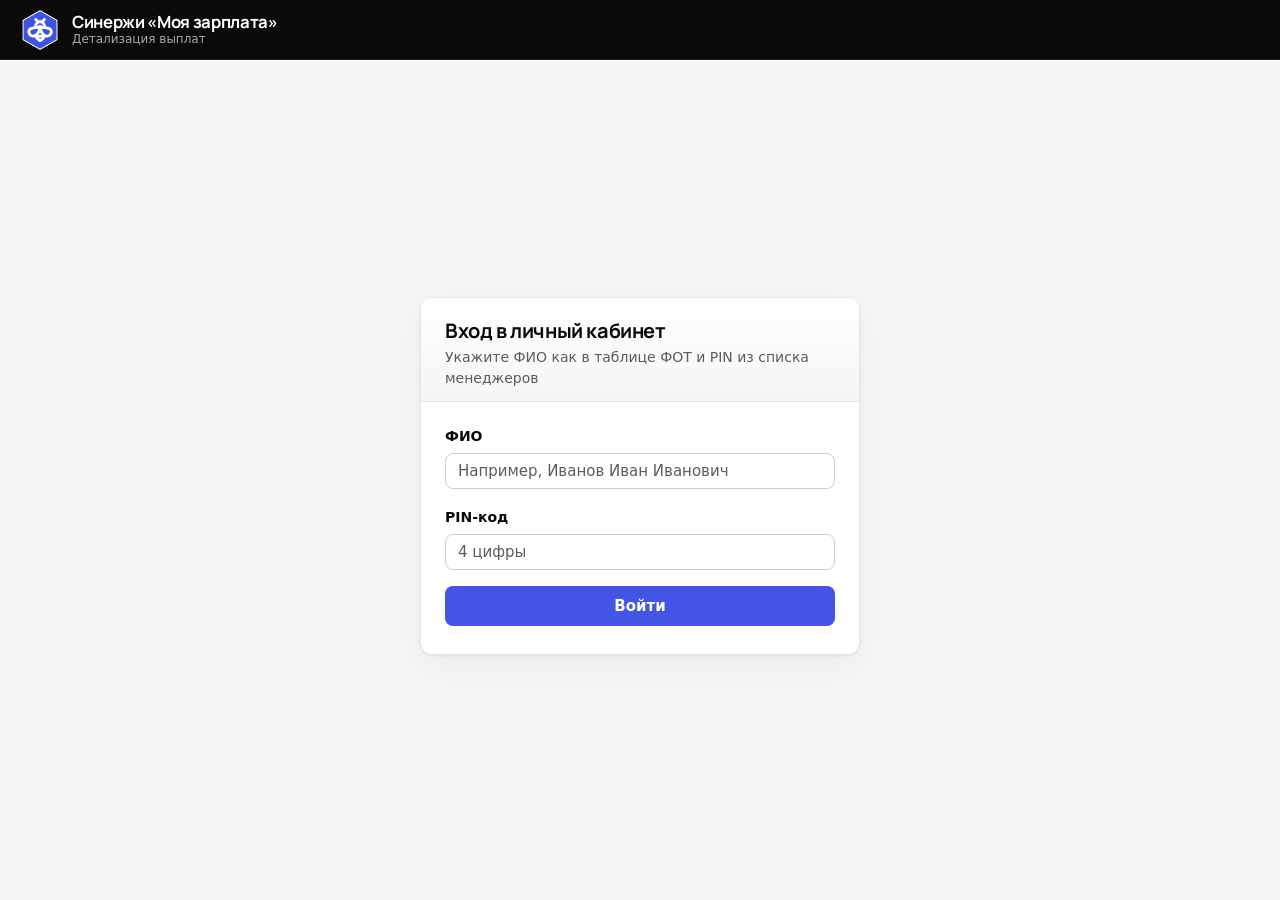
==== dashboard.html @ 0d46e767 "release: стабильная версия личного кабинета (ФОТ + премии) - GAS: getBonusProjects, кэш, парсинг лис" ====
<!doctype html>
<html lang="ru">
  <head>
    <meta charset="UTF-8" />
    <meta name="viewport" content="width=device-width,initial-scale=1" />
    <meta name="theme-color" content="#0a0a0a" />
    <link rel="icon" href="./Копия-Креатив-без-названия-_2_.ico" type="image/x-icon" />
    <title>Дашборд — Детализация выплат</title>
    <link href="https://cdn.jsdelivr.net/npm/bootstrap@5.3.3/dist/css/bootstrap.min.css" rel="stylesheet">
    <link href="./style.css?v=8" rel="stylesheet">
  </head>
  <body>
    <header class="app-topbar">
      <div class="app-topbar-inner">
        <a href="./dashboard.html" class="brand" aria-label="Синержи «Моя зарплата»">
          <img class="brand-logo" src="./logo.png" width="40" height="40" alt="" />
          <span class="brand-text">
            <span class="brand-name">Синержи «Моя зарплата»</span>
            <span class="brand-tag">Детализация выплат</span>
          </span>
        </a>
        <div class="topbar-actions">
          <button id="logoutBtn" class="btn-topbar-logout" type="button">Выйти</button>
        </div>
      </div>
    </header>

    <div class="page page-dashboard">
      <div class="card-app">
        <div class="app-header">
          <h1 class="h4 m-0" id="greeting">Здравствуйте</h1>
          <div class="text-muted mt-1 small" id="userProjects"></div>
        </div>

        <div class="app-body">
          <div id="dataSpinner" class="text-center my-4" style="display:none;">
            <div class="spinner-border text-primary" role="status">
              <span class="visually-hidden">Загрузка...</span>
            </div>
          </div>

          <div class="filters mb-3 align-items-end">
            <div>
              <label class="form-label mb-1" for="dateFrom">С</label>
              <input id="dateFrom" class="form-control form-control-sm" type="date" autocomplete="off" />
            </div>
            <div>
              <label class="form-label mb-1" for="dateTo">По</label>
              <input id="dateTo" class="form-control form-control-sm" type="date" autocomplete="off" />
            </div>
            <div>
              <button id="resetDatesBtn" type="button" class="btn btn-outline-secondary btn-sm">Показать за всё время</button>
            </div>
          </div>
          <div id="dateHint" class="text-muted small mb-2" style="display:none;"></div>

          <div class="section-card" id="fotSection">
            <div class="section-title">Зарплата (ФОТ)</div>
            <div class="table-wrap">
              <table class="table table-sm mb-0">
                <thead>
                  <tr>
                    <th>Период</th>
                    <th>Тип</th>
                    <th class="text-end">Сумма</th>
                    <th>Статус</th>
                  </tr>
                </thead>
                <tbody id="fotTbody">
                  <tr><td colspan="4" class="text-muted text-center py-3">Нет данных</td></tr>
                </tbody>
              </table>
            </div>
            <div class="section-total">Итого ФОТ: <strong id="fotTotal">0</strong> руб.</div>
          </div>

          <div class="section-card" id="bonusSection" style="display:none;">
            <div class="section-title">Премия по проектам</div>
            <div id="bonusContent"></div>
            <div class="section-total">Итого премия: <strong id="bonusTotal">0</strong> руб.</div>
          </div>

          <div id="dashboardError" class="error-box mt-3" style="display:none;"></div>
        </div>
      </div>
    </div>

    <script src="./config.js?v=5"></script>
    <script src="./script.js?v=8"></script>
  </body>
</html>
---- style.css ----
/* Crown Pit — детализация выплат (дизайн: ч/б + акцент #4454E4) */

@import url('https://fonts.googleapis.com/css2?family=Manrope:wght@500;600;700&display=swap');

:root {
  --color-bg: #ffffff;
  --color-bg-subtle: #f5f5f5;
  --color-surface: #ffffff;
  --color-border: #e5e5e5;
  --color-border-strong: #cccccc;
  --color-text: #0a0a0a;
  --color-text-muted: #5c5c5c;
  --color-text-inverse: #ffffff;
  --color-accent: #4454e4;
  --color-accent-hover: #3540c9;
  --color-accent-subtle: rgba(68, 84, 228, 0.1);
  --color-topbar: #0a0a0a;
  --color-error-bg: #fef2f2;
  --color-error-border: #fecaca;
  --color-error-text: #991b1b;
  --color-success: #059669;
  --color-danger: #dc2626;
  --radius-sm: 8px;
  --radius-md: 12px;
  --shadow-card: 0 1px 3px rgba(0, 0, 0, 0.06), 0 12px 40px rgba(0, 0, 0, 0.04);
  --bs-primary: #4454e4;
  --bs-primary-rgb: 68, 84, 228;
}

*,
*::before,
*::after {
  box-sizing: border-box;
}

body {
  margin: 0;
  min-height: 100vh;
  background: var(--color-bg-subtle);
  color: var(--color-text);
  font-family: system-ui, -apple-system, 'Segoe UI', Roboto, 'Helvetica Neue', Arial, sans-serif;
  font-size: 16px;
  line-height: 1.5;
  -webkit-font-smoothing: antialiased;
}

h1, h2, h3, .section-title, .brand-name {
  font-family: 'Manrope', system-ui, sans-serif;
}

/* ── Top bar ── */

.app-topbar {
  background: var(--color-topbar);
  color: var(--color-text-inverse);
  min-height: 60px;
  display: flex;
  align-items: center;
  padding: 0 1.25rem;
  position: sticky;
  top: 0;
  z-index: 100;
  border-bottom: 1px solid rgba(255, 255, 255, 0.08);
}

.app-topbar-inner {
  width: 100%;
  max-width: 1280px;
  margin: 0 auto;
  display: flex;
  align-items: center;
  justify-content: space-between;
  gap: 1rem;
}

.brand {
  display: flex;
  align-items: center;
  gap: 0.75rem;
  text-decoration: none;
  color: inherit;
}

.brand:hover {
  color: inherit;
  opacity: 0.92;
}

.brand-logo {
  width: 40px;
  height: 40px;
  object-fit: contain;
  flex-shrink: 0;
  display: block;
}

.brand-text {
  display: flex;
  flex-direction: column;
  line-height: 1.2;
}

.brand-name {
  font-weight: 700;
  font-size: 1.05rem;
  letter-spacing: -0.02em;
}

.brand-tag {
  font-size: 0.75rem;
  color: rgba(255, 255, 255, 0.65);
  font-weight: 500;
}

.topbar-actions {
  display: flex;
  align-items: center;
  gap: 0.5rem;
}

.btn-topbar-logout {
  border: 1px solid rgba(255, 255, 255, 0.35);
  background: transparent;
  color: var(--color-text-inverse);
  font-size: 0.875rem;
  font-weight: 600;
  padding: 0.4rem 0.9rem;
  border-radius: var(--radius-sm);
  transition: background 0.15s, border-color 0.15s;
}

.btn-topbar-logout:hover {
  background: rgba(255, 255, 255, 0.1);
  border-color: rgba(255, 255, 255, 0.55);
  color: #fff;
}

/* ── Page shell ── */

.page {
  display: flex;
  flex-direction: column;
  min-height: calc(100vh - 60px);
  align-items: center;
  justify-content: center;
  padding: 2rem 1.25rem 2.5rem;
}

.page-dashboard {
  align-items: stretch;
  justify-content: flex-start;
}

.page-dashboard .card-app {
  margin: 0 auto;
}

/* ── Cards ── */

.card-app {
  width: min(1100px, 100%);
  background: var(--color-surface);
  border: 1px solid var(--color-border);
  border-radius: var(--radius-md);
  box-shadow: var(--shadow-card);
  overflow: hidden;
}

.card-login {
  width: min(440px, 100%);
}

.app-header {
  padding: 1.35rem 1.5rem 0.75rem;
  border-bottom: 1px solid var(--color-border);
  background: linear-gradient(180deg, var(--color-bg) 0%, var(--color-bg-subtle) 100%);
}

.app-header .h4,
.app-header h1 {
  font-size: 1.25rem;
  font-weight: 700;
  color: var(--color-text);
  letter-spacing: -0.02em;
}

.app-body {
  padding: 1.35rem 1.5rem 1.75rem;
}

/* ── Forms ── */

.form-label {
  font-size: 0.875rem;
  font-weight: 600;
  color: var(--color-text);
  margin-bottom: 0.35rem;
}

.form-control,
.form-select {
  border-color: var(--color-border-strong);
  border-radius: var(--radius-sm);
  font-size: 0.9375rem;
}

.form-control:focus,
.form-select:focus {
  border-color: var(--color-accent);
  box-shadow: 0 0 0 0.2rem rgba(68, 84, 228, 0.2);
}

/* ── Buttons ── */

.btn-accent {
  background: var(--color-accent) !important;
  color: var(--color-text-inverse) !important;
  border: none !important;
  font-weight: 600;
  font-size: 0.9375rem;
  padding: 0.55rem 1.25rem;
  border-radius: var(--radius-sm);
  transition: background 0.15s, transform 0.1s;
}

.btn-accent:hover {
  background: var(--color-accent-hover) !important;
  color: #fff !important;
}

.btn-accent:active {
  transform: scale(0.99);
}

.btn-outline-secondary {
  border-color: var(--color-border-strong);
  color: var(--color-text);
  font-weight: 600;
  border-radius: var(--radius-sm);
}

.btn-outline-secondary:hover {
  background: var(--color-bg-subtle);
  border-color: var(--color-text-muted);
  color: var(--color-text);
}

.spinner-border.text-primary {
  color: var(--color-accent) !important;
}

/* ── Error ── */

.error-box {
  border: 1px solid var(--color-error-border);
  background: var(--color-error-bg);
  color: var(--color-error-text);
  padding: 0.85rem 1rem;
  border-radius: var(--radius-sm);
  font-size: 0.9rem;
}

/* ── Filters ── */

.filters {
  display: flex;
  gap: 1rem;
  align-items: flex-end;
  flex-wrap: wrap;
}

.filters > div {
  min-width: 140px;
}

/* ── Section cards ── */

.section-card {
  background: var(--color-surface);
  border: 1px solid var(--color-border);
  border-radius: var(--radius-md);
  padding: 1.15rem 1.25rem;
  margin-bottom: 1.25rem;
}

.section-title {
  font-weight: 700;
  font-size: 1.0625rem;
  margin-bottom: 0.85rem;
  color: var(--color-text);
  padding-left: 0.65rem;
  border-left: 3px solid var(--color-accent);
  line-height: 1.3;
}

.section-total {
  text-align: right;
  margin-top: 0.75rem;
  font-size: 0.9rem;
  color: var(--color-text-muted);
}

.section-total strong {
  color: var(--color-accent);
  font-weight: 700;
  font-size: 1rem;
}

/* ── Tables ── */

.table-wrap {
  overflow: auto;
  max-height: min(55vh, 520px);
  border: 1px solid var(--color-border);
  border-radius: var(--radius-sm);
}

table {
  width: 100%;
}

thead th {
  position: sticky;
  top: 0;
  background: var(--color-bg-subtle);
  z-index: 2;
  border-bottom: 1px solid var(--color-border);
  font-family: 'Manrope', system-ui, sans-serif;
  font-weight: 600;
  font-size: 0.8125rem;
  text-transform: uppercase;
  letter-spacing: 0.03em;
  color: var(--color-text-muted);
  padding: 0.65rem 0.75rem;
  white-space: nowrap;
}

tbody td {
  border-top: 1px solid var(--color-border);
  font-size: 0.875rem;
  padding: 0.55rem 0.75rem;
  vertical-align: middle;
}

tbody tr:hover {
  background: var(--color-accent-subtle);
}

/* ── Bonus blocks ── */

.bonus-info-banner {
  font-size: 0.875rem;
  line-height: 1.45;
  color: var(--color-text);
  background: rgba(68, 84, 228, 0.08);
  border: 1px solid rgba(68, 84, 228, 0.25);
  border-radius: var(--radius-sm);
  padding: 0.75rem 1rem;
  margin-bottom: 1rem;
}

.bonus-info-banner strong {
  color: var(--color-accent);
}

.bonus-period {
  margin-bottom: 1.25rem;
}

.bonus-period:last-child {
  margin-bottom: 0;
}

.bonus-period-title {
  font-family: 'Manrope', system-ui, sans-serif;
  font-weight: 700;
  font-size: 0.9375rem;
  color: var(--color-text);
  margin-bottom: 0.5rem;
  padding: 0.35rem 0 0.35rem 0.75rem;
  border-left: 3px solid var(--color-accent);
  background: var(--color-accent-subtle);
  border-radius: 0 var(--radius-sm) var(--radius-sm) 0;
}

.bonus-period-total {
  text-align: right;
  font-size: 0.85rem;
  color: var(--color-text-muted);
  margin-top: 0.5rem;
}

.text-success {
  color: var(--color-success) !important;
}

.text-danger {
  color: var(--color-danger) !important;
}

.text-muted {
  color: var(--color-text-muted) !important;
}

#dateHint {
  color: var(--color-text-muted);
}

/* ── Login hero hint ── */

.login-lead {
  font-size: 0.875rem;
  color: var(--color-text-muted);
  margin-top: 0.25rem;
}

@media (max-width: 720px) {
  .app-topbar {
    padding: 0 1rem;
  }

  .brand-tag {
    display: none;
  }

  .filters {
    flex-direction: column;
    align-items: stretch;
  }

  .card-app {
    border-radius: var(--radius-sm);
  }

  .table-wrap {
    max-height: 45vh;
  }
}
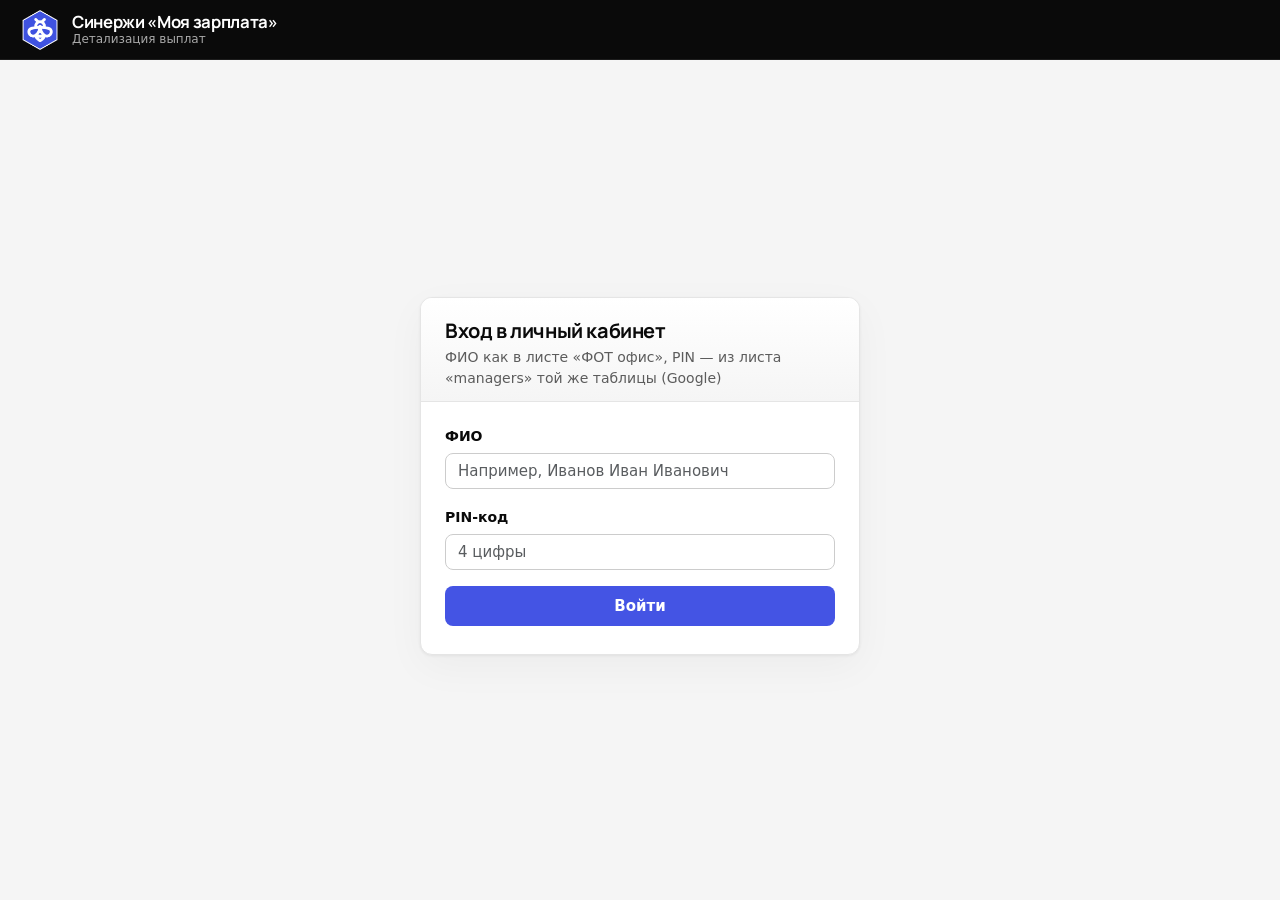
==== commit b0f1b69e: "feat: менеджеры с листа Google «managers», пресеты дат, config - GAS: getManagers из таблицы ФОТ (MA" ====
--- a/dashboard.html
+++ b/dashboard.html
@@ -7,7 +7,7 @@
     <link rel="icon" href="./Копия-Креатив-без-названия-_2_.ico" type="image/x-icon" />
     <title>Дашборд — Детализация выплат</title>
     <link href="https://cdn.jsdelivr.net/npm/bootstrap@5.3.3/dist/css/bootstrap.min.css" rel="stylesheet">
-    <link href="./style.css?v=8" rel="stylesheet">
+    <link href="./style.css?v=10" rel="stylesheet">
   </head>
   <body>
     <header class="app-topbar">
@@ -39,17 +39,29 @@
             </div>
           </div>
 
-          <div class="filters mb-3 align-items-end">
-            <div>
-              <label class="form-label mb-1" for="dateFrom">С</label>
-              <input id="dateFrom" class="form-control form-control-sm" type="date" autocomplete="off" />
+          <div class="filter-card mb-3">
+            <div class="filter-card-title">Период</div>
+            <div class="filter-presets" id="datePresets" role="group" aria-label="Быстрый выбор периода">
+              <button type="button" class="btn-filter-preset" data-preset="thisMonth">Этот месяц</button>
+              <button type="button" class="btn-filter-preset" data-preset="lastMonth">Прошлый месяц</button>
+              <button type="button" class="btn-filter-preset" data-preset="thisQuarter">Этот квартал</button>
+              <button type="button" class="btn-filter-preset" data-preset="last3Months">3 месяца</button>
+              <button type="button" class="btn-filter-preset" data-preset="thisYear">Этот год</button>
+              <button type="button" class="btn-filter-preset" data-preset="all">Всё время</button>
             </div>
-            <div>
-              <label class="form-label mb-1" for="dateTo">По</label>
-              <input id="dateTo" class="form-control form-control-sm" type="date" autocomplete="off" />
-            </div>
-            <div>
-              <button id="resetDatesBtn" type="button" class="btn btn-outline-secondary btn-sm">Показать за всё время</button>
+            <div class="filters filters-custom">
+              <div class="filter-date-field">
+                <label class="form-label mb-1" for="dateFrom">С даты</label>
+                <input id="dateFrom" class="form-control form-control-sm" type="date" autocomplete="off" />
+              </div>
+              <div class="filter-date-field">
+                <label class="form-label mb-1" for="dateTo">По дату</label>
+                <input id="dateTo" class="form-control form-control-sm" type="date" autocomplete="off" />
+              </div>
+              <div class="filter-date-actions">
+                <button id="applyDatesBtn" type="button" class="btn btn-accent btn-sm">Показать</button>
+                <button id="resetDatesBtn" type="button" class="btn btn-outline-secondary btn-sm">Сбросить даты</button>
+              </div>
             </div>
           </div>
           <div id="dateHint" class="text-muted small mb-2" style="display:none;"></div>
@@ -86,6 +98,6 @@
     </div>
 
     <script src="./config.js?v=5"></script>
-    <script src="./script.js?v=8"></script>
+    <script src="./script.js?v=10"></script>
   </body>
 </html>
--- a/style.css
+++ b/style.css
@@ -262,6 +262,59 @@
 
 /* ── Filters ── */
 
+.filter-card {
+  background: var(--color-surface);
+  border: 1px solid var(--color-border);
+  border-radius: var(--radius-md);
+  padding: 1rem 1.15rem;
+}
+
+.filter-card-title {
+  font-weight: 700;
+  font-size: 0.9375rem;
+  margin-bottom: 0.65rem;
+  color: var(--color-text);
+}
+
+.filter-presets {
+  display: flex;
+  flex-wrap: wrap;
+  gap: 0.45rem;
+  margin-bottom: 1rem;
+  padding-bottom: 0.85rem;
+  border-bottom: 1px solid var(--color-border);
+}
+
+.btn-filter-preset {
+  font-family: 'Manrope', system-ui, sans-serif;
+  font-size: 0.8125rem;
+  font-weight: 600;
+  padding: 0.4rem 0.75rem;
+  border-radius: 999px;
+  border: 1px solid var(--color-border);
+  background: var(--color-bg-subtle);
+  color: var(--color-text);
+  cursor: pointer;
+  transition: background 0.15s ease, border-color 0.15s ease, color 0.15s ease;
+}
+
+.btn-filter-preset:hover {
+  border-color: var(--color-accent);
+  color: var(--color-accent);
+  background: var(--color-accent-subtle);
+}
+
+.btn-filter-preset.active {
+  border-color: var(--color-accent);
+  background: var(--color-accent);
+  color: #fff;
+}
+
+.btn-filter-preset.active:hover {
+  color: #fff;
+  filter: brightness(1.05);
+}
+
 .filters {
   display: flex;
   gap: 1rem;
@@ -269,8 +322,25 @@
   flex-wrap: wrap;
 }
 
-.filters > div {
+.filters > div,
+.filter-date-field {
   min-width: 140px;
+}
+
+.filters-custom {
+  align-items: flex-end;
+}
+
+.filter-date-actions {
+  display: flex;
+  flex-wrap: wrap;
+  gap: 0.5rem;
+  min-width: 0;
+  align-items: center;
+}
+
+.filter-date-actions .btn {
+  white-space: nowrap;
 }
 
 /* ── Section cards ── */
@@ -428,6 +498,25 @@
     align-items: stretch;
   }
 
+  .filter-date-actions {
+    flex-direction: column;
+    align-items: stretch;
+  }
+
+  .filter-date-actions .btn {
+    width: 100%;
+  }
+
+  .filter-presets {
+    gap: 0.35rem;
+  }
+
+  .btn-filter-preset {
+    flex: 1 1 auto;
+    min-width: calc(50% - 0.25rem);
+    text-align: center;
+  }
+
   .card-app {
     border-radius: var(--radius-sm);
   }
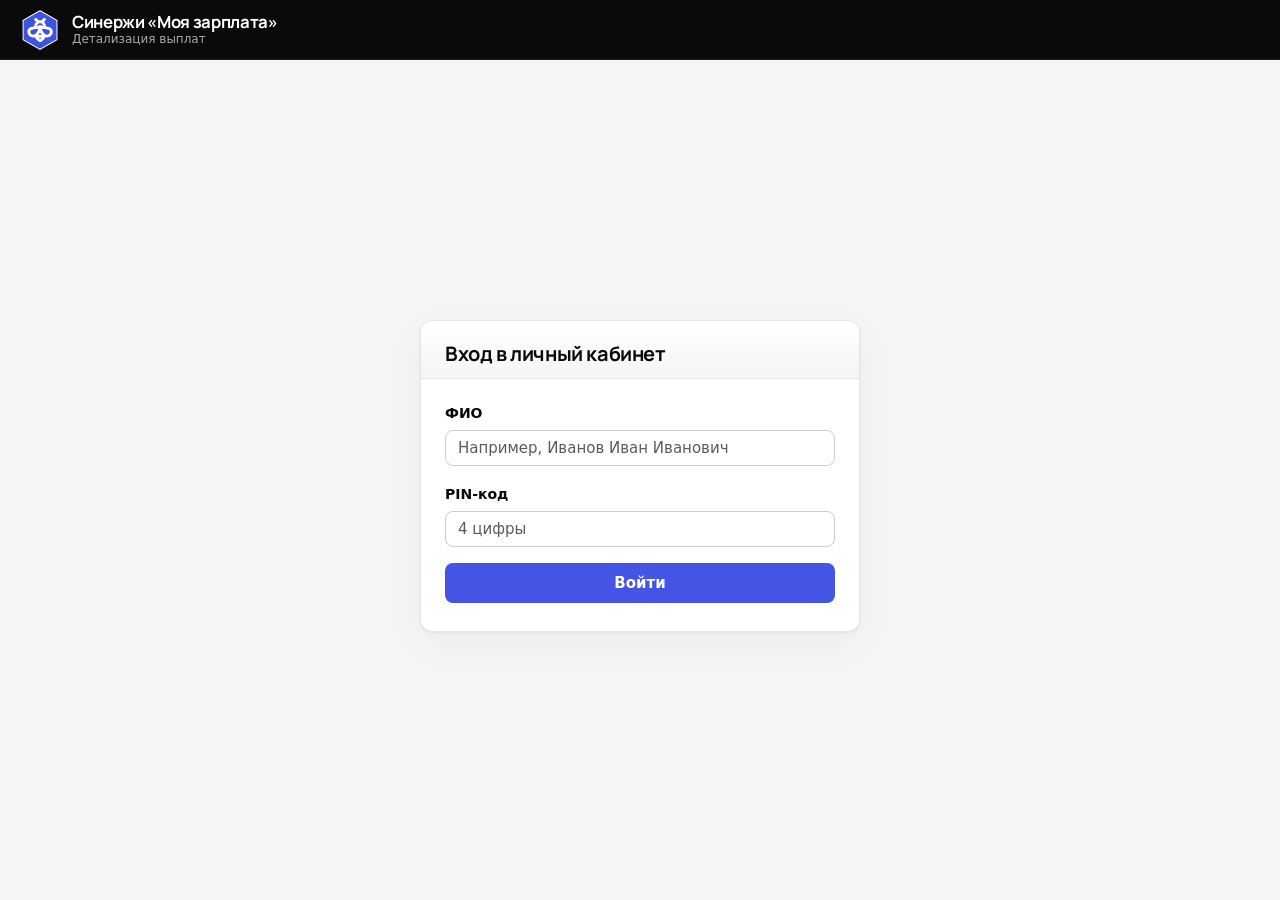
==== commit c496f345: "ui: убрать подсказки про managers/ФОТ на входе и в премиях Made-with: Cursor" ====
--- a/dashboard.html
+++ b/dashboard.html
@@ -4,10 +4,10 @@
     <meta charset="UTF-8" />
     <meta name="viewport" content="width=device-width,initial-scale=1" />
     <meta name="theme-color" content="#0a0a0a" />
-    <link rel="icon" href="./Копия-Креатив-без-названия-_2_.ico" type="image/x-icon" />
+    <link rel="icon" href="./favicon.ico" type="image/x-icon" />
     <title>Дашборд — Детализация выплат</title>
     <link href="https://cdn.jsdelivr.net/npm/bootstrap@5.3.3/dist/css/bootstrap.min.css" rel="stylesheet">
-    <link href="./style.css?v=10" rel="stylesheet">
+    <link href="./style.css?v=12" rel="stylesheet">
   </head>
   <body>
     <header class="app-topbar">
@@ -98,6 +98,6 @@
     </div>
 
     <script src="./config.js?v=5"></script>
-    <script src="./script.js?v=10"></script>
+    <script src="./script.js?v=12"></script>
   </body>
 </html>
